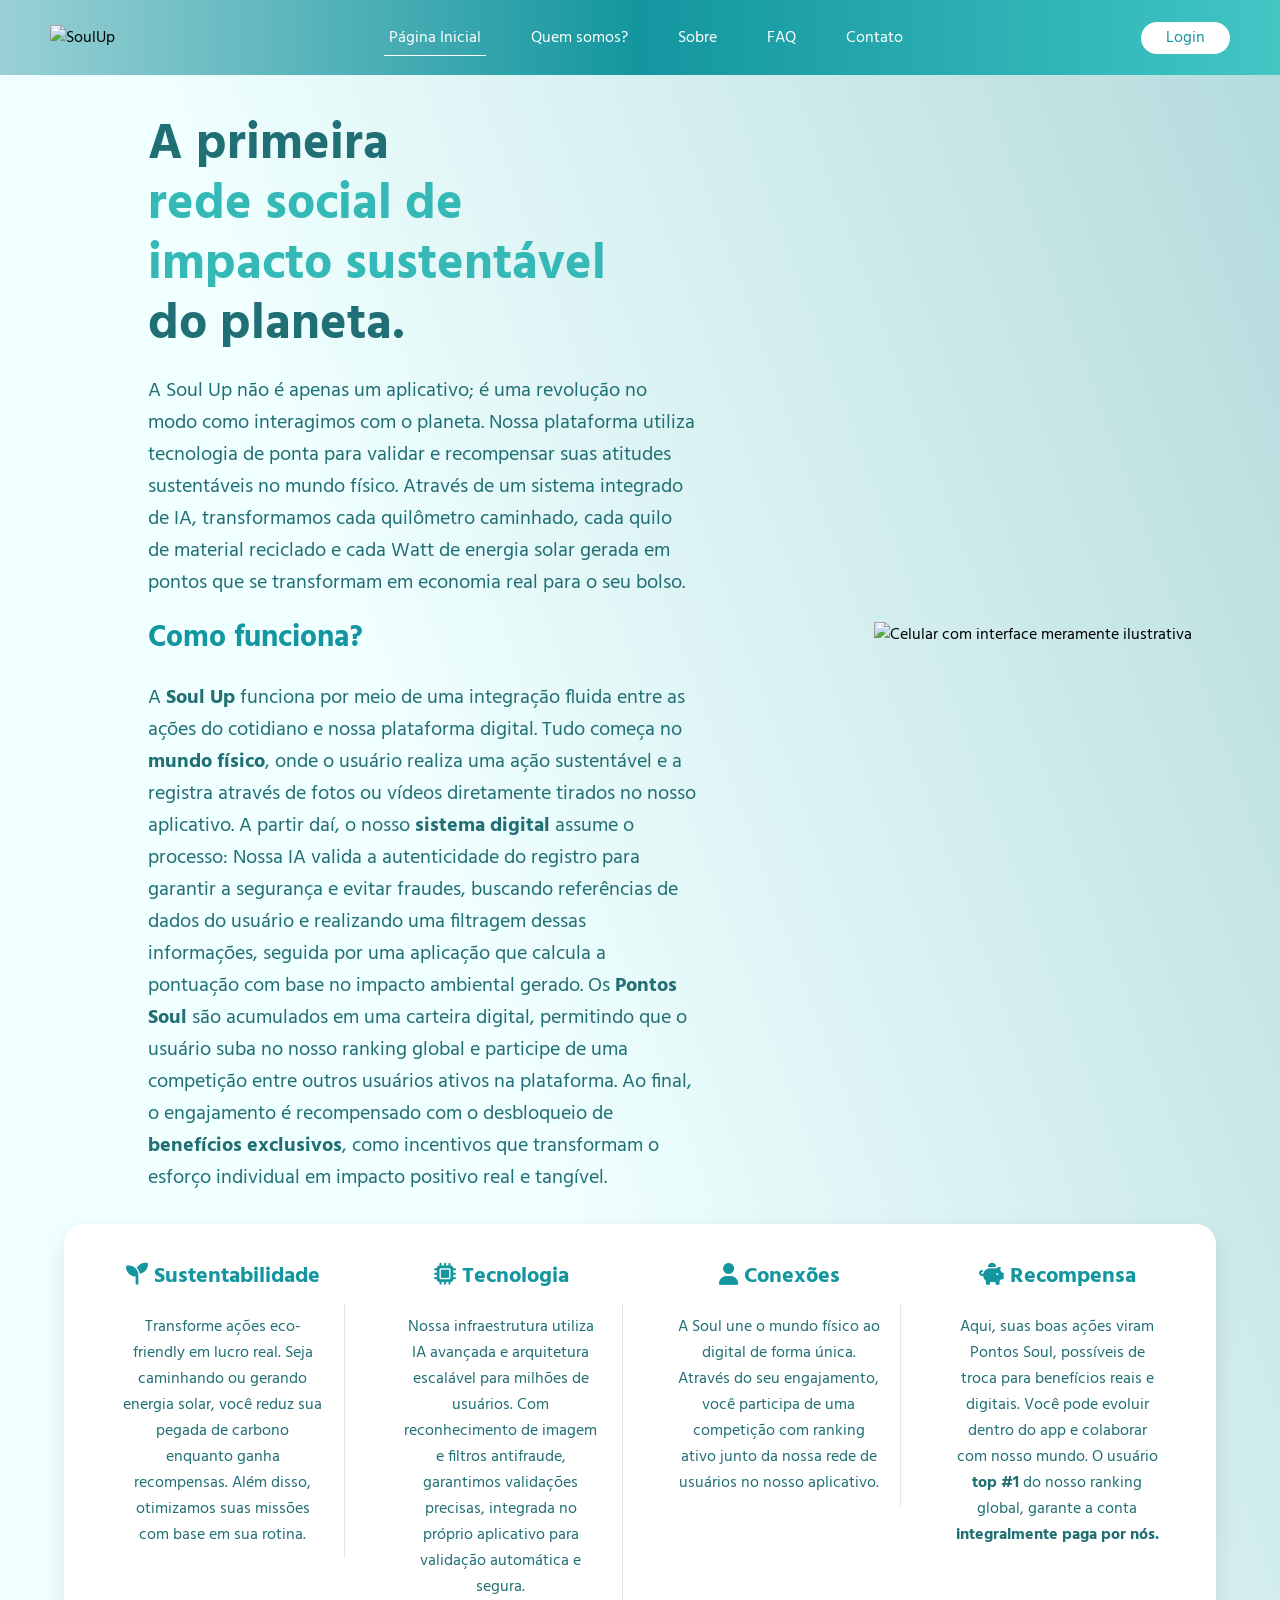
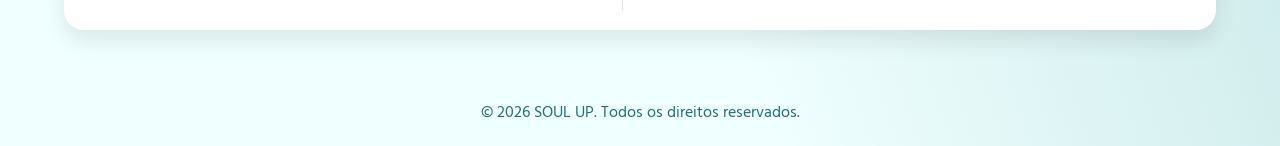
==== index.html @ 0a013d3f "feat: Funcionalidade para o botão de login, armazenamento de dados por sessão e modal para aviso de " ====
<!DOCTYPE html>
<html lang="pt-br">

<head>
    <meta charset="UTF-8">
    <meta name="viewport" content="width=device-width, initial-scale=1.0">
    <title>Soul</title>
    <link rel="stylesheet" href="./css/index.css">
    <link rel="shortcut icon" href="./img/img-icon.ico" type="image/x-icon">
    <link href="https://fonts.googleapis.com/css2?family=Hind:wght@400;500;700&display=swap" rel="stylesheet">
    <link rel="stylesheet" href="https://cdnjs.cloudflare.com/ajax/libs/font-awesome/6.5.2/css/all.min.css">
</head>

<body>
    <header class="header__container">
        <img src="./img/logo-soulup.webp" alt="SoulUp" class="header__logo">
        <nav class="nav__container">
            <div class="nav__menu">
            <a href="./index.html" class="nav__link nav__link--active">Página Inicial</a>
            <a href="./paginas/pagina-quem-somos.html" class="nav__link">Quem somos?</a>
            <a href="./paginas/pagina-sobre.html" class="nav__link">Sobre</a>
            <a href="./paginas/pagina-faq.html" class="nav__link">FAQ</a>
            <a href="./paginas/pagina-contato.html" class="nav__link">Contato</a>
            </div>
            <a href="./paginas/pagina-login.html" class="nav-btn__login">Login</a>
        </nav>
    </header>
    <main>
        <section class="hero">
            <div class="hero__container">
                <div class="hero__content">
                    <h1 class="hero__title">A primeira
                        <span class="hero__title--highlight">rede social de</span>
                        <span class="hero__title--highlight">impacto sustentável</span>
                        do planeta.
                    </h1>
                    <p class="hero__description">A Soul Up não é apenas um aplicativo; é uma revolução no modo como
                        interagimos com o planeta. Nossa plataforma utiliza tecnologia de ponta para validar e
                        recompensar suas atitudes sustentáveis no mundo físico. Através de um sistema integrado de
                        IA, transformamos cada quilômetro caminhado, cada quilo de material
                        reciclado e cada Watt de energia solar gerada em pontos que se transformam em economia real para
                        o
                        seu bolso.</p>
                    <h2 class="hero__subtitle">Como funciona?</h2>
                    <p class="hero__description">A <strong>Soul Up</strong> funciona por meio de uma integração fluida entre as ações do cotidiano 
                        e nossa plataforma digital. Tudo começa no <strong>mundo físico</strong>, onde o usuário realiza uma ação sustentável e a 
                        registra através de fotos ou vídeos diretamente tirados no nosso aplicativo. A partir daí, o nosso <strong>sistema digital</strong> assume o processo:
                        Nossa IA valida a autenticidade do registro para garantir a segurança e evitar fraudes, buscando referências de dados do usuário e realizando uma filtragem dessas informações, seguida por uma aplicação que calcula a pontuação com base no impacto ambiental gerado. 
                        Os <strong>Pontos Soul</strong> são acumulados em uma carteira 
                        digital, permitindo que o usuário suba no nosso ranking global e participe de uma competição entre outros usuários ativos na plataforma. Ao final, o engajamento 
                        é recompensado com o desbloqueio de <strong>benefícios exclusivos</strong>, como incentivos que transformam o esforço individual em impacto 
                        positivo real e tangível.</p>
                </div>
                <img src="./img/Sem Título-2.webp" alt="Celular com interface meramente ilustrativa" class="hero__mockup">
            </div>
        </section>
        <section class="features__container">
            <article class="features__card">
                <h3 class="features__card-title"><i class="fa-solid fa-seedling"></i> Sustentabilidade</h3>
                <p class="features__card-text">Transforme ações eco-friendly em lucro real. Seja caminhando ou gerando
                    energia solar, você reduz sua pegada de carbono enquanto ganha recompensas. Além disso,
                    otimizamos suas missões com base em sua rotina.</p>
            </article>
            <article class="features__card">
                <h3 class="features__card-title"><i class="fa-solid fa-microchip"></i> Tecnologia</h3>
                <p class="features__card-text">Nossa infraestrutura utiliza IA avançada e arquitetura escalável para
                    milhões de usuários. Com reconhecimento de imagem e filtros antifraude, garantimos
                    validações precisas, integrada no próprio aplicativo para validação automática e segura.</p>
            </article>
            <article class="features__card">
                <h3 class="features__card-title"><i class="fa-solid fa-user"></i> Conexões</h3>
                <p class="features__card-text">A Soul une o mundo físico ao digital de forma única.
                    Através do seu engajamento, você participa de
                    uma competição com ranking ativo junto da nossa rede de usuários no nosso aplicativo. </p>
            </article>
            <article class="features__card">
                <h3 class="features__card-title"><i class="fa-solid fa-piggy-bank"></i> Recompensa</h3>
                <p class="features__card-text">Aqui, suas boas ações viram Pontos Soul, possíveis de troca para
                    benefícios
                    reais e digitais. Você pode evoluir dentro do app
                    e colaborar com nosso mundo. O usuário <strong>top #1</strong> do nosso ranking global, garante a conta
                    <strong>integralmente paga por nós.</strong></p>
            </article>
        </section>
    </main>
        <footer>
            <p class="footer__copyright">&copy; 2026 SOUL UP. Todos os direitos reservados.</p>
        </footer>
        <script src="./js/auth-check.js"></script>
</body>

</html>
---- css/index.css ----
@import url("style.css");

/* reset */
* {
    margin: 0;
    padding: 0;
    box-sizing: border-box;
}

html {
    background: var(--cor-plano-de-fundo);
}

/* container 1*/
.hero__container {
    display: flex;
    align-items: center;
    justify-content: space-around;
    margin-left: 60px;
    min-height: 80vh; /* Adicionado para garantir respiro vertical no hero */
}

/* títulos e textos  */
.hero__content {
    width: 45%;
}

.hero__title {
    margin-top: 40px;
    color: var(--cor-azul-escuro);
}

.hero__title, .hero__title--highlight {
    line-height: 120%;
    font-size: 50px;
}

.hero__title--highlight { 
    color: var(--cor-ciano-2); 
    display: block;
}

.hero__description {
    font-size: 20px;
    color: var(--cor-azul-escuro);
    margin-top: 20px;
}

.hero__subtitle {
    color: var(--cor-azul);
    font-size: 30px;
    padding-top: 15px;
}

/* imagens */
#hero__mockup {
    display: block; 
    width: 600px;
    height: auto;
    object-fit: contain;
}

/* container 2 */
.features__container {
    display: flex;
    justify-content: space-around;
    background-color: white;
    margin: 30px 5% 50px 5%; 
    padding: 20px;
    border-radius: 20px;
    box-shadow: 0 10px 25px rgba(0, 0, 0, 0.1); /* horizontal, vertical, desfoque*/
}

.features__card {
    text-align: center;
    width: 22%;
    display: flex; /* Adicionado para alinhar ícone, título e texto verticalmente */
    flex-direction: column;
    align-items: center;
}

.features__card-title {
    font-size: 22px;
    color: var(--cor-azul);
    margin-bottom: 10px;
    margin-top: 15px; /* Adicionado para separar o título do ícone acima */
}

.features__card-text {
    font-size: 16px;
    color: var(--cor-azul-escuro);
    border-right: 1px solid #6666662c;
    padding: 10px 20px; /* Simplificado o padding */
    width: 100%; /* Garante que o texto ocupe o card todo */
}

.features__card:last-child .features__card-text {
    border-right: none;
}

.card__icon {
    display: flex;
    align-items: center;     /* Centraliza o conteúdo (ícone/emoji) verticalmente */
    justify-content: center;  /* Centraliza o conteúdo horizontalmente */
    width: 50px;             /* Aumentado levemente para melhor respiro */
    height: 50px;
    border-radius: 50%;
    background-color: var(--cor-azul);
    color: white;
    flex-shrink: 0;          /* Impede que o círculo amasse se o texto for grande */
}

/*footer*/
.footer__copyright {
    color: var(--cor-azul-escuro);
    text-align: center;
    padding: 20px 0; /* Adicionado padding para o copyright não colar no fundo */
}
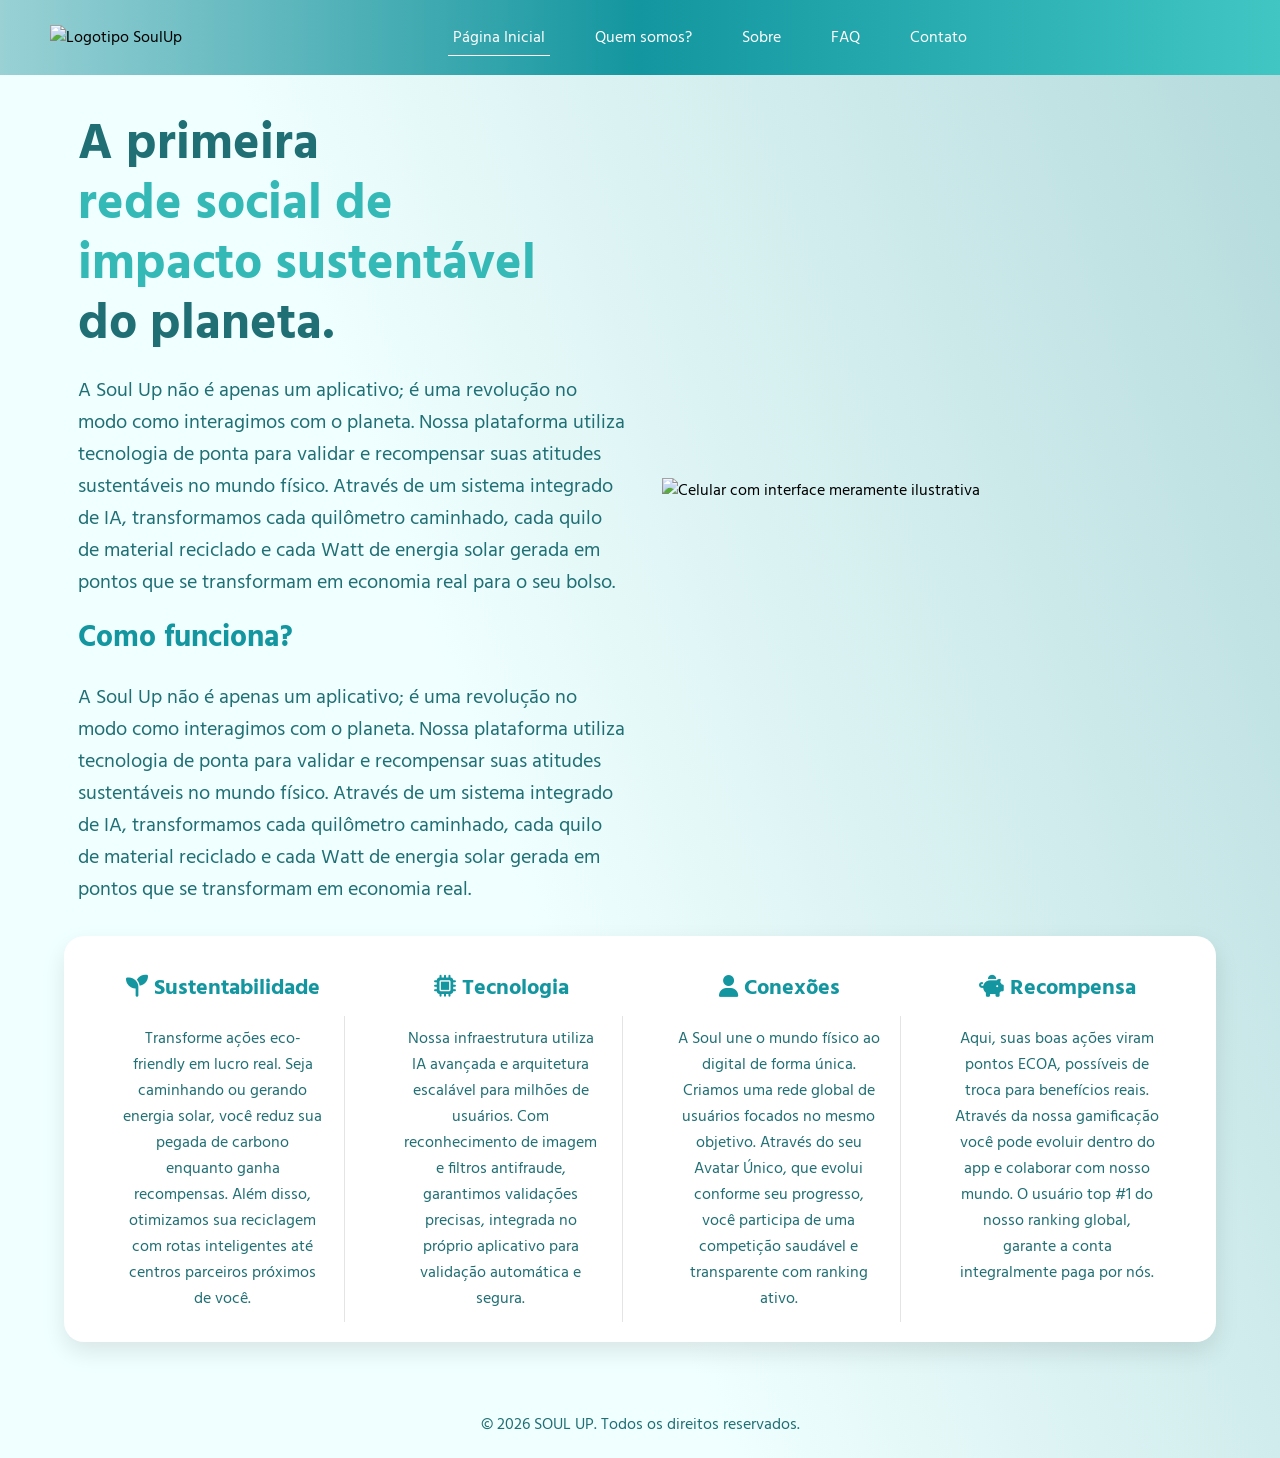
==== commit 3eb20930: "Merge branch 'main' of https://github.com/luisfelipe-fernandesesteves/projeto-soulup-fernandes" ====
--- a/index.html
+++ b/index.html
@@ -13,16 +13,13 @@
 
 <body>
     <header class="header__container">
-        <img src="./img/logo-soulup.webp" alt="SoulUp" class="header__logo">
+        <img src="./img/logo-soulup.webp" alt="Logotipo SoulUp" class="header__logo">
         <nav class="nav__container">
-            <div class="nav__menu">
             <a href="./index.html" class="nav__link nav__link--active">Página Inicial</a>
             <a href="./paginas/pagina-quem-somos.html" class="nav__link">Quem somos?</a>
             <a href="./paginas/pagina-sobre.html" class="nav__link">Sobre</a>
             <a href="./paginas/pagina-faq.html" class="nav__link">FAQ</a>
             <a href="./paginas/pagina-contato.html" class="nav__link">Contato</a>
-            </div>
-            <a href="./paginas/pagina-login.html" class="nav-btn__login">Login</a>
         </nav>
     </header>
     <main>
@@ -42,51 +39,49 @@
                         o
                         seu bolso.</p>
                     <h2 class="hero__subtitle">Como funciona?</h2>
-                    <p class="hero__description">A <strong>Soul Up</strong> funciona por meio de uma integração fluida entre as ações do cotidiano 
-                        e nossa plataforma digital. Tudo começa no <strong>mundo físico</strong>, onde o usuário realiza uma ação sustentável e a 
-                        registra através de fotos ou vídeos diretamente tirados no nosso aplicativo. A partir daí, o nosso <strong>sistema digital</strong> assume o processo:
-                        Nossa IA valida a autenticidade do registro para garantir a segurança e evitar fraudes, buscando referências de dados do usuário e realizando uma filtragem dessas informações, seguida por uma aplicação que calcula a pontuação com base no impacto ambiental gerado. 
-                        Os <strong>Pontos Soul</strong> são acumulados em uma carteira 
-                        digital, permitindo que o usuário suba no nosso ranking global e participe de uma competição entre outros usuários ativos na plataforma. Ao final, o engajamento 
-                        é recompensado com o desbloqueio de <strong>benefícios exclusivos</strong>, como incentivos que transformam o esforço individual em impacto 
-                        positivo real e tangível.</p>
+                    <p class="hero__description">A Soul Up não é apenas um aplicativo; é uma revolução no modo como
+                        interagimos com o planeta. Nossa plataforma utiliza tecnologia de ponta para validar e
+                        recompensar suas atitudes sustentáveis no mundo físico. Através de um sistema integrado de
+                        IA, transformamos cada quilômetro caminhado, cada quilo de material
+                        reciclado e cada Watt de energia solar gerada em pontos que se transformam em economia real.</p>
                 </div>
-                <img src="./img/Sem Título-2.webp" alt="Celular com interface meramente ilustrativa" class="hero__mockup">
+                <img src="./img/img-celular.webp" alt="Celular com interface meramente ilustrativa" id="hero__mockup">
             </div>
         </section>
         <section class="features__container">
             <article class="features__card">
-                <h3 class="features__card-title"><i class="fa-solid fa-seedling"></i> Sustentabilidade</h3>
+                <h3 class="features__card-title"><i class="fa-solid fa-seedling"></i></i> Sustentabilidade</h3>
                 <p class="features__card-text">Transforme ações eco-friendly em lucro real. Seja caminhando ou gerando
                     energia solar, você reduz sua pegada de carbono enquanto ganha recompensas. Além disso,
-                    otimizamos suas missões com base em sua rotina.</p>
+                    otimizamos sua reciclagem com rotas inteligentes até centros parceiros próximos de você.</p>
             </article>
             <article class="features__card">
-                <h3 class="features__card-title"><i class="fa-solid fa-microchip"></i> Tecnologia</h3>
+                <h3 class="features__card-title"><i class="fa-solid fa-microchip"></i></i> Tecnologia</h3>
                 <p class="features__card-text">Nossa infraestrutura utiliza IA avançada e arquitetura escalável para
                     milhões de usuários. Com reconhecimento de imagem e filtros antifraude, garantimos
                     validações precisas, integrada no próprio aplicativo para validação automática e segura.</p>
             </article>
             <article class="features__card">
                 <h3 class="features__card-title"><i class="fa-solid fa-user"></i> Conexões</h3>
-                <p class="features__card-text">A Soul une o mundo físico ao digital de forma única.
-                    Através do seu engajamento, você participa de
-                    uma competição com ranking ativo junto da nossa rede de usuários no nosso aplicativo. </p>
+                <p class="features__card-text">A Soul une o mundo físico ao digital de forma única. Criamos uma rede
+                    global
+                    de usuários focados no mesmo
+                    objetivo. Através do seu Avatar Único, que evolui conforme seu progresso, você participa de
+                    uma competição saudável e transparente com ranking ativo. </p>
             </article>
             <article class="features__card">
                 <h3 class="features__card-title"><i class="fa-solid fa-piggy-bank"></i> Recompensa</h3>
-                <p class="features__card-text">Aqui, suas boas ações viram Pontos Soul, possíveis de troca para
+                <p class="features__card-text">Aqui, suas boas ações viram pontos ECOA, possíveis de troca para
                     benefícios
-                    reais e digitais. Você pode evoluir dentro do app
-                    e colaborar com nosso mundo. O usuário <strong>top #1</strong> do nosso ranking global, garante a conta
-                    <strong>integralmente paga por nós.</strong></p>
+                    reais. Através da nossa gamificação você pode evoluir dentro do app
+                    e colaborar com nosso mundo. O usuário top #1 do nosso ranking global, garante a conta
+                    integralmente paga por nós. </p>
             </article>
         </section>
     </main>
         <footer>
             <p class="footer__copyright">&copy; 2026 SOUL UP. Todos os direitos reservados.</p>
         </footer>
-        <script src="./js/auth-check.js"></script>
 </body>
 
 </html>
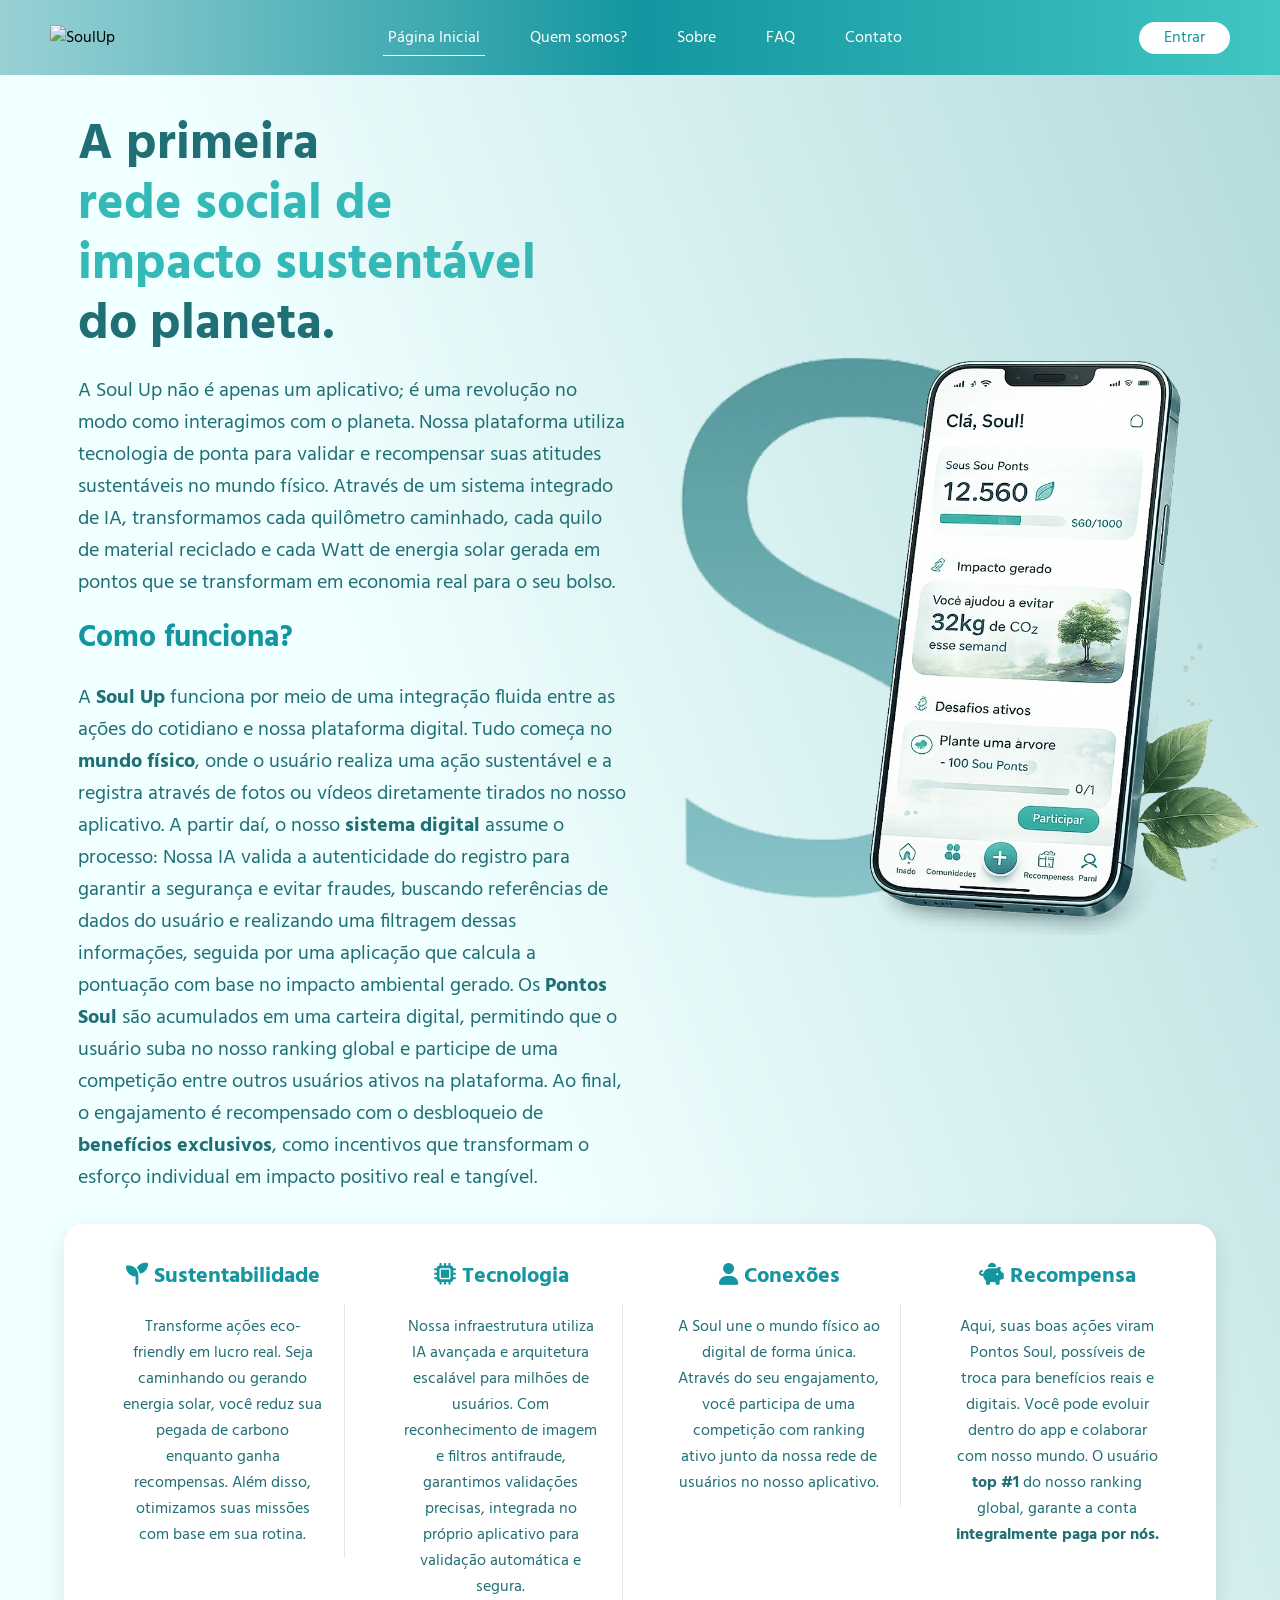
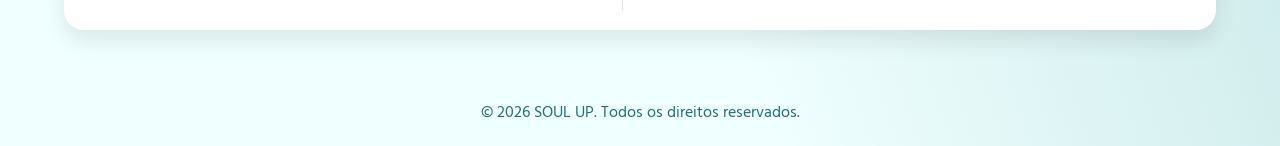
==== commit 3b420a11: "Merge branch 'main' into main" ====
--- a/index.html
+++ b/index.html
@@ -13,13 +13,16 @@
 
 <body>
     <header class="header__container">
-        <img src="./img/logo-soulup.webp" alt="Logotipo SoulUp" class="header__logo">
+        <img src="./img/logo-soulup.webp" alt="SoulUp" class="header__logo">
         <nav class="nav__container">
+            <div class="nav__menu">
             <a href="./index.html" class="nav__link nav__link--active">Página Inicial</a>
             <a href="./paginas/pagina-quem-somos.html" class="nav__link">Quem somos?</a>
             <a href="./paginas/pagina-sobre.html" class="nav__link">Sobre</a>
             <a href="./paginas/pagina-faq.html" class="nav__link">FAQ</a>
             <a href="./paginas/pagina-contato.html" class="nav__link">Contato</a>
+            </div>
+            <a href="./paginas/pagina-login.html" class="nav-btn__login">Entrar</a>
         </nav>
     </header>
     <main>
@@ -39,49 +42,51 @@
                         o
                         seu bolso.</p>
                     <h2 class="hero__subtitle">Como funciona?</h2>
-                    <p class="hero__description">A Soul Up não é apenas um aplicativo; é uma revolução no modo como
-                        interagimos com o planeta. Nossa plataforma utiliza tecnologia de ponta para validar e
-                        recompensar suas atitudes sustentáveis no mundo físico. Através de um sistema integrado de
-                        IA, transformamos cada quilômetro caminhado, cada quilo de material
-                        reciclado e cada Watt de energia solar gerada em pontos que se transformam em economia real.</p>
+                    <p class="hero__description">A <strong>Soul Up</strong> funciona por meio de uma integração fluida entre as ações do cotidiano 
+                        e nossa plataforma digital. Tudo começa no <strong>mundo físico</strong>, onde o usuário realiza uma ação sustentável e a 
+                        registra através de fotos ou vídeos diretamente tirados no nosso aplicativo. A partir daí, o nosso <strong>sistema digital</strong> assume o processo:
+                        Nossa IA valida a autenticidade do registro para garantir a segurança e evitar fraudes, buscando referências de dados do usuário e realizando uma filtragem dessas informações, seguida por uma aplicação que calcula a pontuação com base no impacto ambiental gerado. 
+                        Os <strong>Pontos Soul</strong> são acumulados em uma carteira 
+                        digital, permitindo que o usuário suba no nosso ranking global e participe de uma competição entre outros usuários ativos na plataforma. Ao final, o engajamento 
+                        é recompensado com o desbloqueio de <strong>benefícios exclusivos</strong>, como incentivos que transformam o esforço individual em impacto 
+                        positivo real e tangível.</p>
                 </div>
-                <img src="./img/img-celular.webp" alt="Celular com interface meramente ilustrativa" id="hero__mockup">
+                <img src="./img/Sem Título-2.webp" alt="Celular com interface meramente ilustrativa" class="hero__mockup">
             </div>
         </section>
         <section class="features__container">
             <article class="features__card">
-                <h3 class="features__card-title"><i class="fa-solid fa-seedling"></i></i> Sustentabilidade</h3>
+                <h3 class="features__card-title"><i class="fa-solid fa-seedling"></i> Sustentabilidade</h3>
                 <p class="features__card-text">Transforme ações eco-friendly em lucro real. Seja caminhando ou gerando
                     energia solar, você reduz sua pegada de carbono enquanto ganha recompensas. Além disso,
-                    otimizamos sua reciclagem com rotas inteligentes até centros parceiros próximos de você.</p>
+                    otimizamos suas missões com base em sua rotina.</p>
             </article>
             <article class="features__card">
-                <h3 class="features__card-title"><i class="fa-solid fa-microchip"></i></i> Tecnologia</h3>
+                <h3 class="features__card-title"><i class="fa-solid fa-microchip"></i> Tecnologia</h3>
                 <p class="features__card-text">Nossa infraestrutura utiliza IA avançada e arquitetura escalável para
                     milhões de usuários. Com reconhecimento de imagem e filtros antifraude, garantimos
                     validações precisas, integrada no próprio aplicativo para validação automática e segura.</p>
             </article>
             <article class="features__card">
                 <h3 class="features__card-title"><i class="fa-solid fa-user"></i> Conexões</h3>
-                <p class="features__card-text">A Soul une o mundo físico ao digital de forma única. Criamos uma rede
-                    global
-                    de usuários focados no mesmo
-                    objetivo. Através do seu Avatar Único, que evolui conforme seu progresso, você participa de
-                    uma competição saudável e transparente com ranking ativo. </p>
+                <p class="features__card-text">A Soul une o mundo físico ao digital de forma única.
+                    Através do seu engajamento, você participa de
+                    uma competição com ranking ativo junto da nossa rede de usuários no nosso aplicativo. </p>
             </article>
             <article class="features__card">
                 <h3 class="features__card-title"><i class="fa-solid fa-piggy-bank"></i> Recompensa</h3>
-                <p class="features__card-text">Aqui, suas boas ações viram pontos ECOA, possíveis de troca para
+                <p class="features__card-text">Aqui, suas boas ações viram Pontos Soul, possíveis de troca para
                     benefícios
-                    reais. Através da nossa gamificação você pode evoluir dentro do app
-                    e colaborar com nosso mundo. O usuário top #1 do nosso ranking global, garante a conta
-                    integralmente paga por nós. </p>
+                    reais e digitais. Você pode evoluir dentro do app
+                    e colaborar com nosso mundo. O usuário <strong>top #1</strong> do nosso ranking global, garante a conta
+                    <strong>integralmente paga por nós.</strong></p>
             </article>
         </section>
     </main>
         <footer>
             <p class="footer__copyright">&copy; 2026 SOUL UP. Todos os direitos reservados.</p>
         </footer>
+        <script src="./js/auth-check.js"></script>
 </body>
 
 </html>
--- a/css/index.css
+++ b/css/index.css
@@ -53,7 +53,7 @@
 }
 
 /* imagens */
-#hero__mockup {
+.hero__mockup {
     display: block; 
     width: 600px;
     height: auto;
@@ -98,17 +98,6 @@
     border-right: none;
 }
 
-.card__icon {
-    display: flex;
-    align-items: center;     /* Centraliza o conteúdo (ícone/emoji) verticalmente */
-    justify-content: center;  /* Centraliza o conteúdo horizontalmente */
-    width: 50px;             /* Aumentado levemente para melhor respiro */
-    height: 50px;
-    border-radius: 50%;
-    background-color: var(--cor-azul);
-    color: white;
-    flex-shrink: 0;          /* Impede que o círculo amasse se o texto for grande */
-}
 
 /*footer*/
 .footer__copyright {
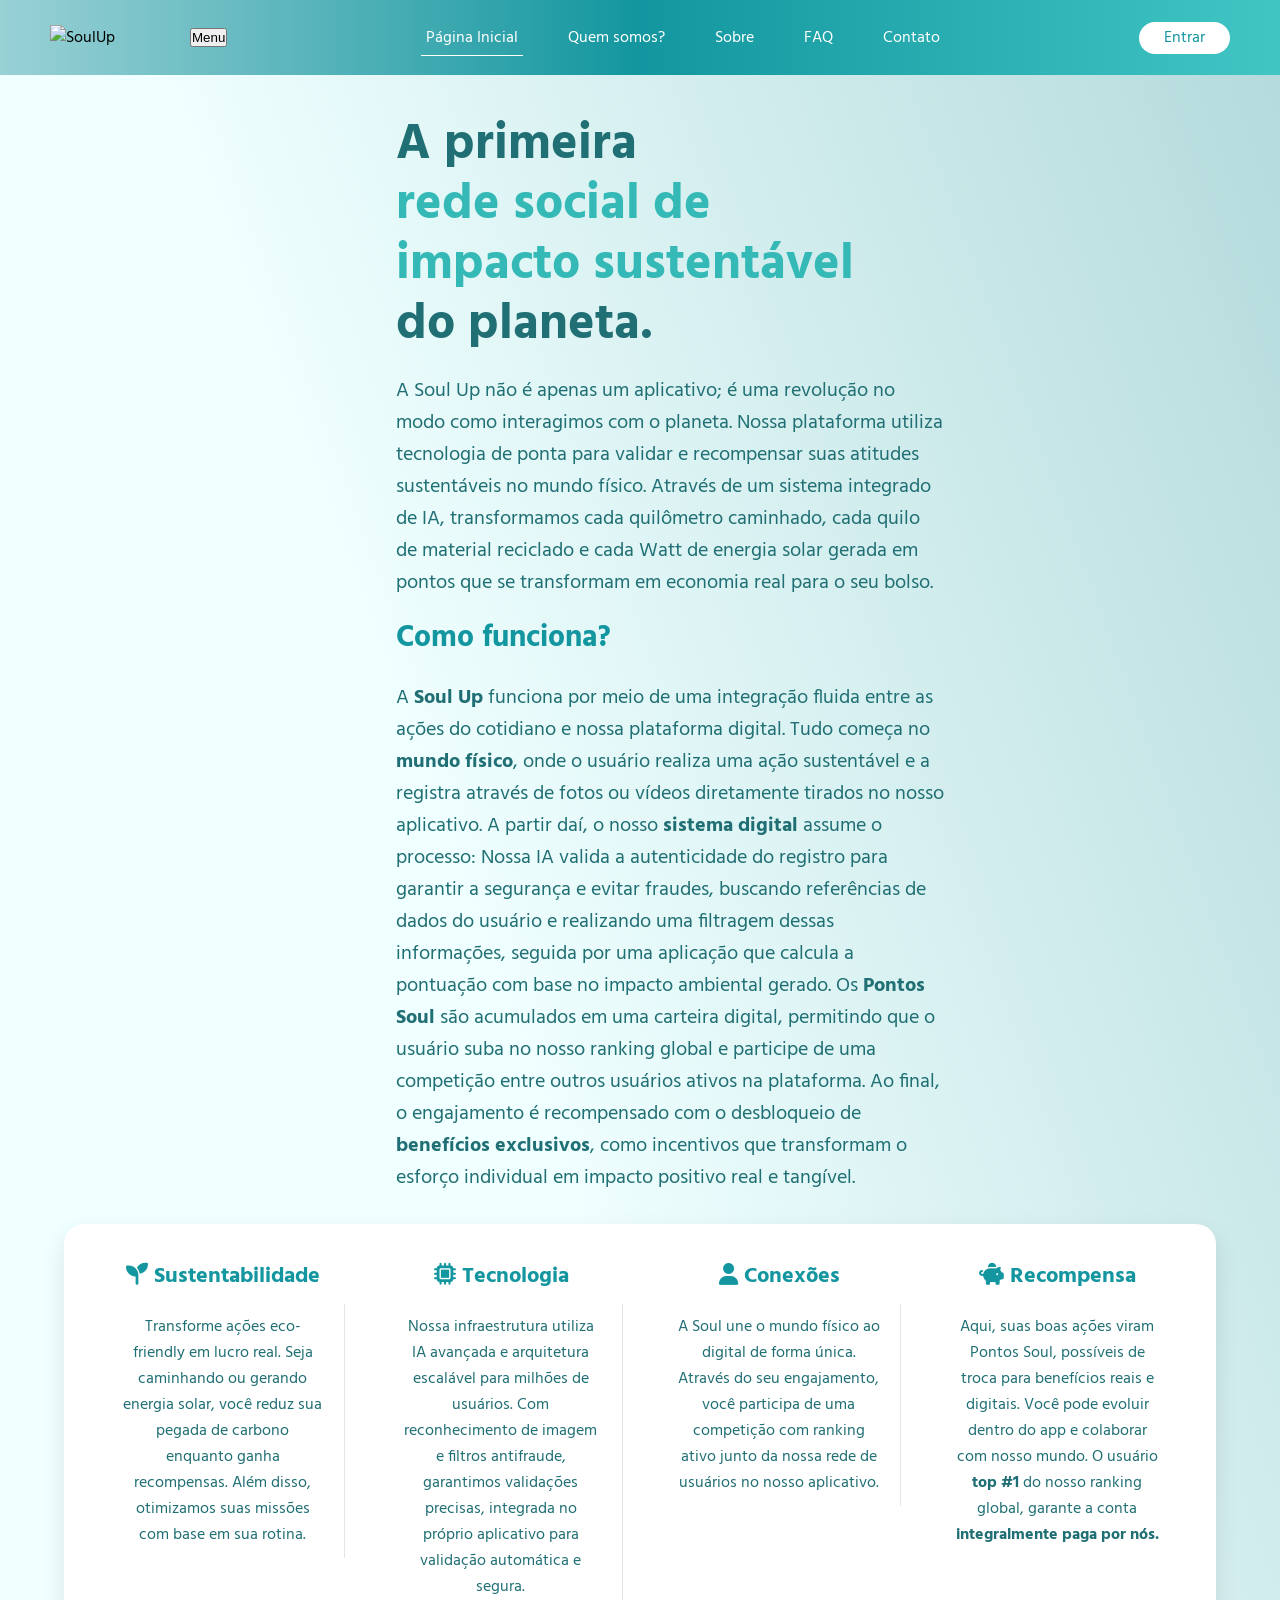
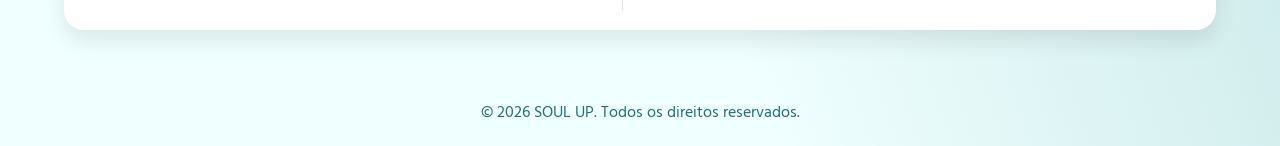
==== commit db553cc1: "feat: Adição do botão de menu em telas menores." ====
--- a/index.html
+++ b/index.html
@@ -4,23 +4,26 @@
 <head>
     <meta charset="UTF-8">
     <meta name="viewport" content="width=device-width, initial-scale=1.0">
-    <title>Soul</title>
+    <title>Soul Up</title>
     <link rel="stylesheet" href="./css/index.css">
     <link rel="shortcut icon" href="./img/img-icon.ico" type="image/x-icon">
     <link href="https://fonts.googleapis.com/css2?family=Hind:wght@400;500;700&display=swap" rel="stylesheet">
     <link rel="stylesheet" href="https://cdnjs.cloudflare.com/ajax/libs/font-awesome/6.5.2/css/all.min.css">
+    <script src="./js/auth-check.js" defer></script>
+    <script src="./js/btn-mobile.js" defer></script>
 </head>
 
 <body>
     <header class="header__container">
         <img src="./img/logo-soulup.webp" alt="SoulUp" class="header__logo">
         <nav class="nav__container">
+                <button id="btn-mobile">Menu</button>
             <div class="nav__menu">
-            <a href="./index.html" class="nav__link nav__link--active">Página Inicial</a>
-            <a href="./paginas/pagina-quem-somos.html" class="nav__link">Quem somos?</a>
-            <a href="./paginas/pagina-sobre.html" class="nav__link">Sobre</a>
-            <a href="./paginas/pagina-faq.html" class="nav__link">FAQ</a>
-            <a href="./paginas/pagina-contato.html" class="nav__link">Contato</a>
+                <a href="./index.html" class="nav__link nav__link--active">Página Inicial</a>
+                <a href="./paginas/pagina-quem-somos.html" class="nav__link">Quem somos?</a>
+                <a href="./paginas/pagina-sobre.html" class="nav__link">Sobre</a>
+                <a href="./paginas/pagina-faq.html" class="nav__link">FAQ</a>
+                <a href="./paginas/pagina-contato.html" class="nav__link">Contato</a>
             </div>
             <a href="./paginas/pagina-login.html" class="nav-btn__login">Entrar</a>
         </nav>
@@ -42,16 +45,24 @@
                         o
                         seu bolso.</p>
                     <h2 class="hero__subtitle">Como funciona?</h2>
-                    <p class="hero__description">A <strong>Soul Up</strong> funciona por meio de uma integração fluida entre as ações do cotidiano 
-                        e nossa plataforma digital. Tudo começa no <strong>mundo físico</strong>, onde o usuário realiza uma ação sustentável e a 
-                        registra através de fotos ou vídeos diretamente tirados no nosso aplicativo. A partir daí, o nosso <strong>sistema digital</strong> assume o processo:
-                        Nossa IA valida a autenticidade do registro para garantir a segurança e evitar fraudes, buscando referências de dados do usuário e realizando uma filtragem dessas informações, seguida por uma aplicação que calcula a pontuação com base no impacto ambiental gerado. 
-                        Os <strong>Pontos Soul</strong> são acumulados em uma carteira 
-                        digital, permitindo que o usuário suba no nosso ranking global e participe de uma competição entre outros usuários ativos na plataforma. Ao final, o engajamento 
-                        é recompensado com o desbloqueio de <strong>benefícios exclusivos</strong>, como incentivos que transformam o esforço individual em impacto 
+                    <p class="hero__description">A <strong>Soul Up</strong> funciona por meio de uma integração fluida
+                        entre as ações do cotidiano
+                        e nossa plataforma digital. Tudo começa no <strong>mundo físico</strong>, onde o usuário realiza
+                        uma ação sustentável e a
+                        registra através de fotos ou vídeos diretamente tirados no nosso aplicativo. A partir daí, o
+                        nosso <strong>sistema digital</strong> assume o processo:
+                        Nossa IA valida a autenticidade do registro para garantir a segurança e evitar fraudes, buscando
+                        referências de dados do usuário e realizando uma filtragem dessas informações, seguida por uma
+                        aplicação que calcula a pontuação com base no impacto ambiental gerado.
+                        Os <strong>Pontos Soul</strong> são acumulados em uma carteira
+                        digital, permitindo que o usuário suba no nosso ranking global e participe de uma competição
+                        entre outros usuários ativos na plataforma. Ao final, o engajamento
+                        é recompensado com o desbloqueio de <strong>benefícios exclusivos</strong>, como incentivos que
+                        transformam o esforço individual em impacto
                         positivo real e tangível.</p>
                 </div>
-                <img src="./img/Sem Título-2.webp" alt="Celular com interface meramente ilustrativa" class="hero__mockup">
+                <img src="./img/Sem Título-2.webp" alt="Celular com interface meramente ilustrativa"
+                    class="hero__mockup">
             </div>
         </section>
         <section class="features__container">
@@ -78,15 +89,16 @@
                 <p class="features__card-text">Aqui, suas boas ações viram Pontos Soul, possíveis de troca para
                     benefícios
                     reais e digitais. Você pode evoluir dentro do app
-                    e colaborar com nosso mundo. O usuário <strong>top #1</strong> do nosso ranking global, garante a conta
-                    <strong>integralmente paga por nós.</strong></p>
+                    e colaborar com nosso mundo. O usuário <strong>top #1</strong> do nosso ranking global, garante a
+                    conta
+                    <strong>integralmente paga por nós.</strong>
+                </p>
             </article>
         </section>
     </main>
-        <footer>
-            <p class="footer__copyright">&copy; 2026 SOUL UP. Todos os direitos reservados.</p>
-        </footer>
-        <script src="./js/auth-check.js"></script>
+    <footer>
+        <p class="footer__p">&copy; 2026 SOUL UP. Todos os direitos reservados.</p>
+    </footer>
 </body>
 
 </html>
--- a/css/index.css
+++ b/css/index.css
@@ -54,7 +54,7 @@
 
 /* imagens */
 .hero__mockup {
-    display: block; 
+    display: none; /* block */
     width: 600px;
     height: auto;
     object-fit: contain;
@@ -100,7 +100,7 @@
 
 
 /*footer*/
-.footer__copyright {
+.footer__p {
     color: var(--cor-azul-escuro);
     text-align: center;
     padding: 20px 0; /* Adicionado padding para o copyright não colar no fundo */
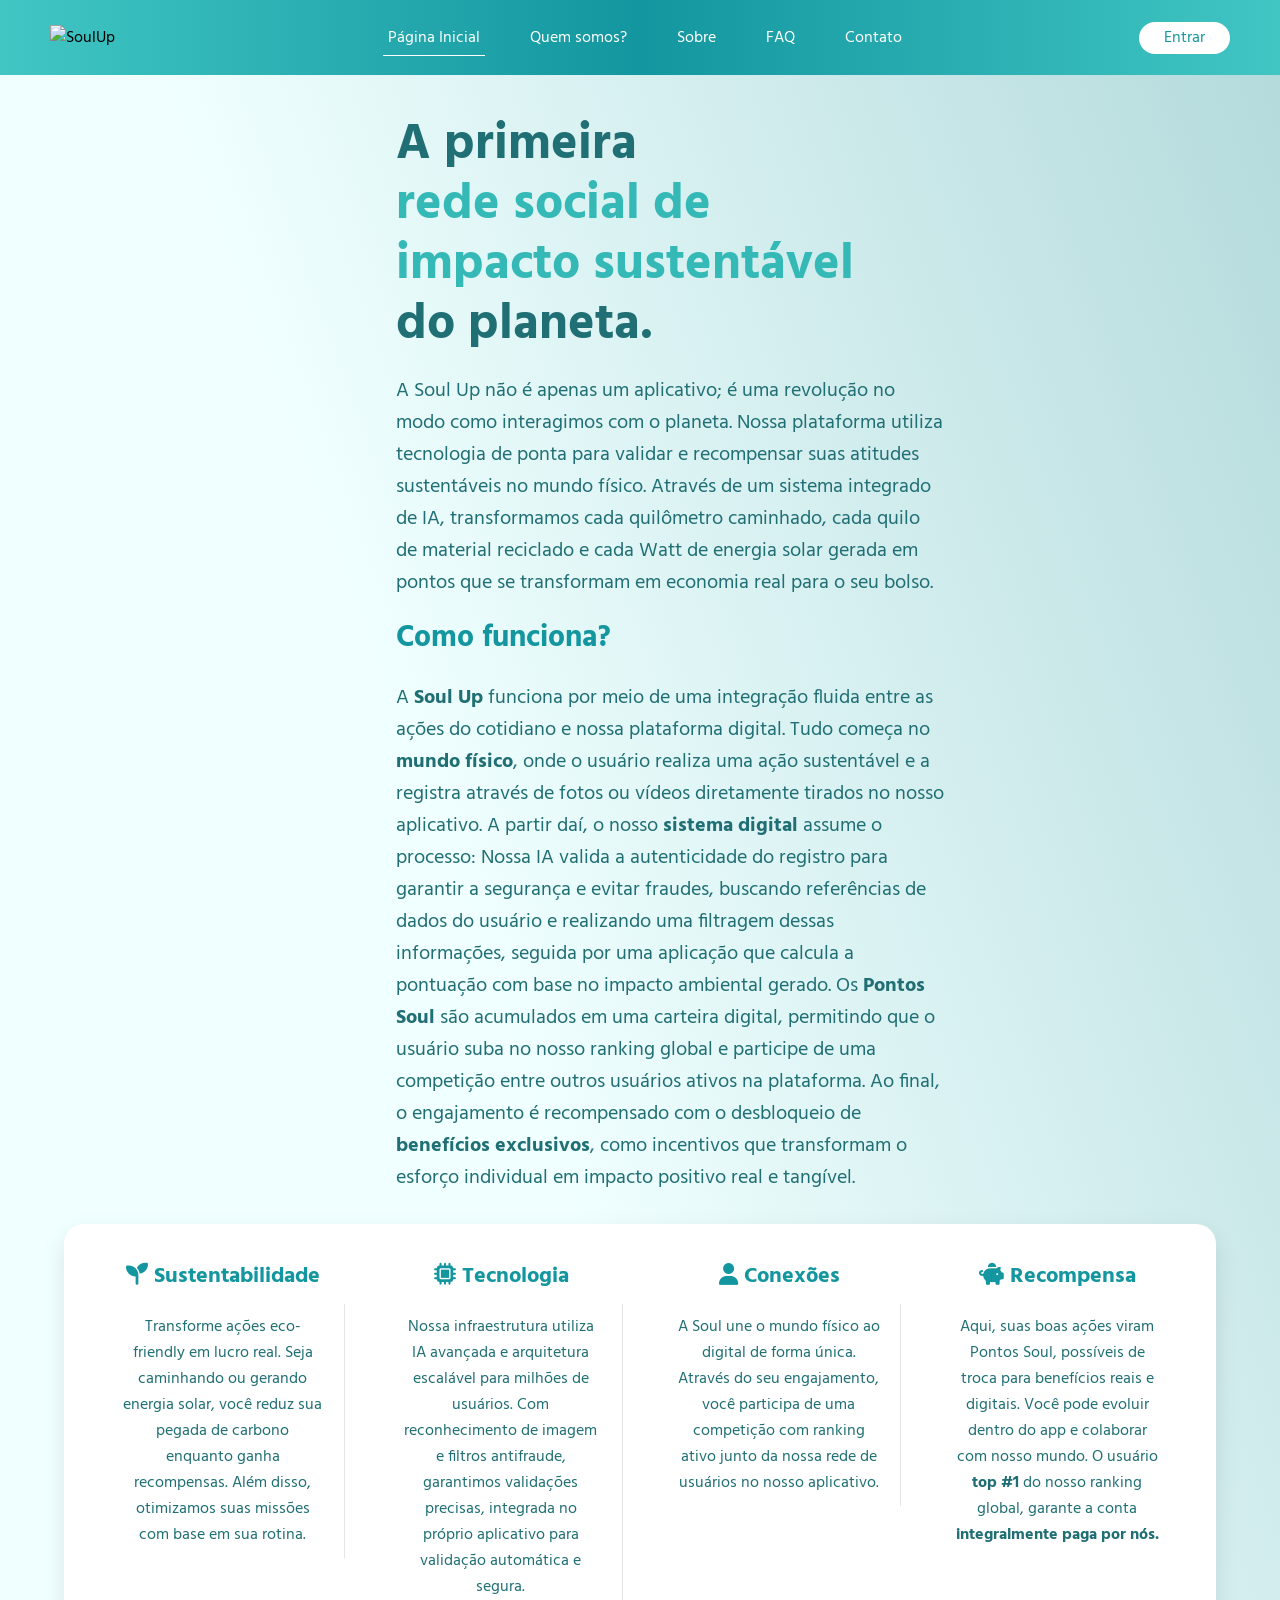
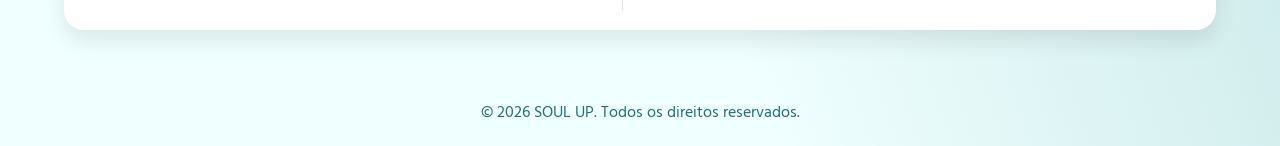
==== commit afdb0202: "style: Estilizando navbar mobile e botão de menu." ====
--- a/index.html
+++ b/index.html
@@ -17,7 +17,7 @@
     <header class="header__container">
         <img src="./img/logo-soulup.webp" alt="SoulUp" class="header__logo">
         <nav class="nav__container">
-                <button id="btn-mobile">Menu</button>
+                <button id="btn-mobile">☰</button>
             <div class="nav__menu">
                 <a href="./index.html" class="nav__link nav__link--active">Página Inicial</a>
                 <a href="./paginas/pagina-quem-somos.html" class="nav__link">Quem somos?</a>
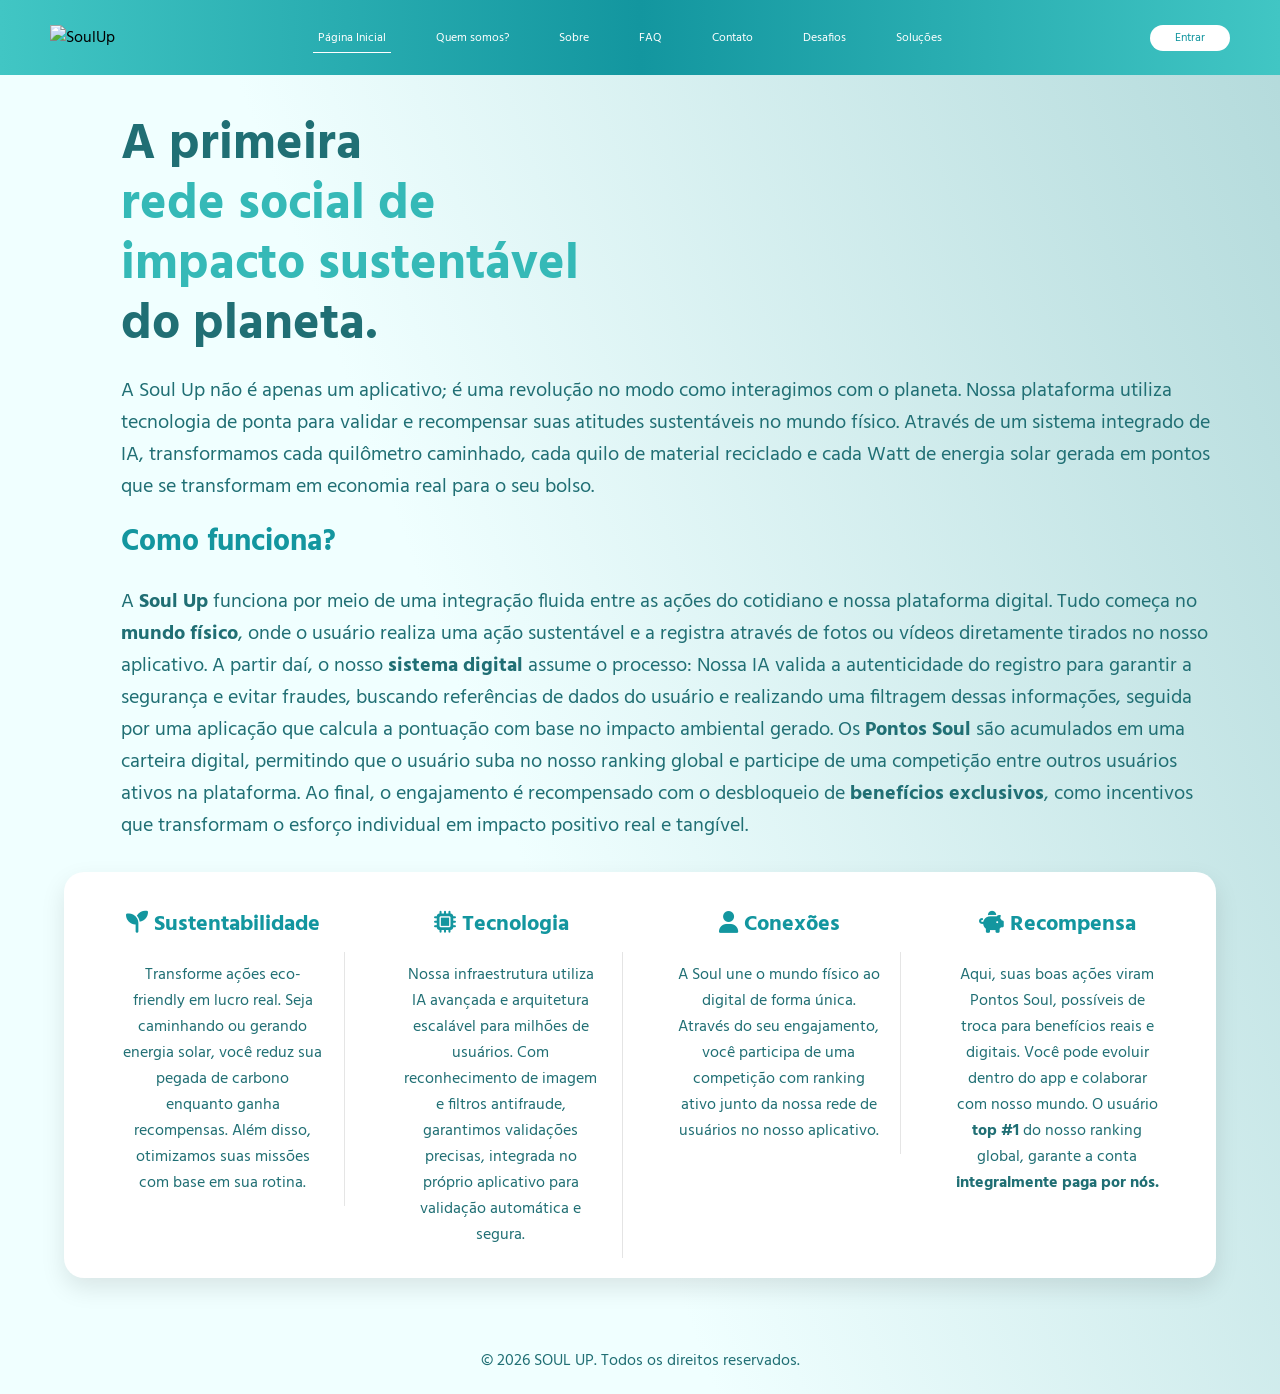
==== commit 5f6fddba: "feat: Inclusão das págnas 'desafios' e 'soluções'." ====
--- a/index.html
+++ b/index.html
@@ -24,6 +24,8 @@
                 <a href="./paginas/pagina-sobre.html" class="nav__link">Sobre</a>
                 <a href="./paginas/pagina-faq.html" class="nav__link">FAQ</a>
                 <a href="./paginas/pagina-contato.html" class="nav__link">Contato</a>
+                <a href="./paginas/pagina-desafio.html" class="nav__link">Desafios</a>
+                <a href="./paginas/pagina-solucao.html" class="nav__link">Soluções</a>
             </div>
             <a href="./paginas/pagina-login.html" class="nav-btn__login">Entrar</a>
         </nav>
--- a/css/index.css
+++ b/css/index.css
@@ -22,7 +22,7 @@
 
 /* títulos e textos  */
 .hero__content {
-    width: 45%;
+    width: 90%;
 }
 
 .hero__title {
